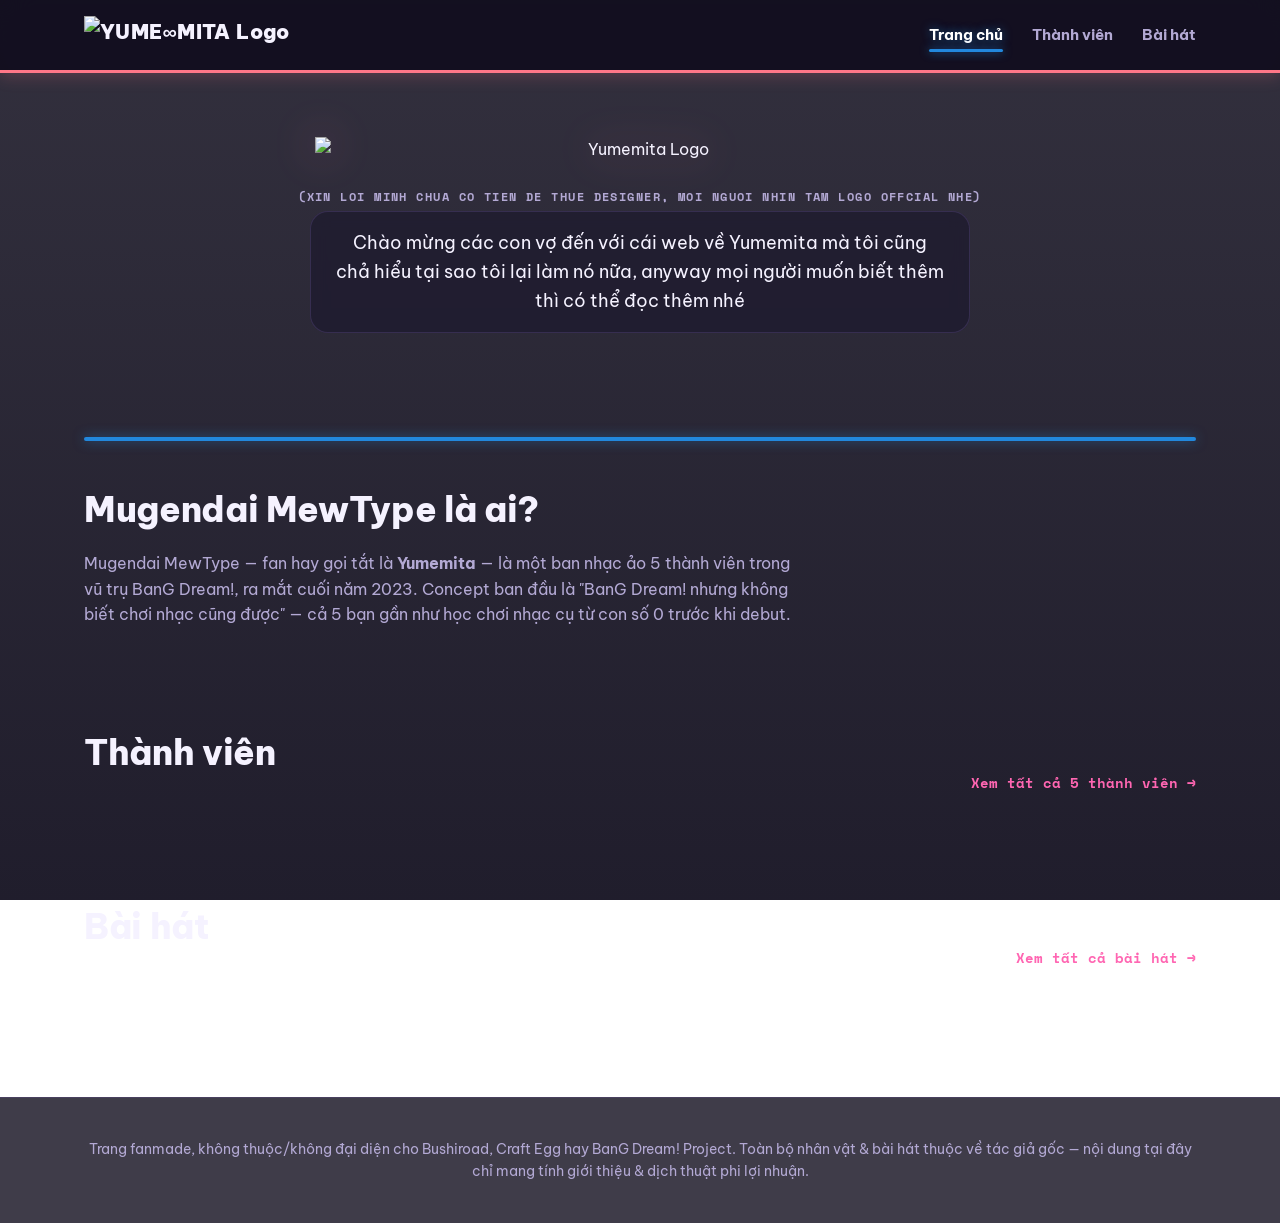
==== index.html @ 182a52ff "butang ina" ====
<!DOCTYPE html>
<html lang="vi">
<head>
<meta charset="UTF-8">
<meta name="viewport" content="width=device-width, initial-scale=1.0">
<title>YUME∞MITA — Trang fan Mugendai MewType</title>
<meta name="description" content="Tôi cũng đéo hiểu tại sao tôi làm ra cái site này nữa xD">
<link rel="preconnect" href="https://fonts.googleapis.com">
<link rel="preconnect" href="https://fonts.gstatic.com" crossorigin>
<link href="https://fonts.googleapis.com/css2?family=Be+Vietnam+Pro:wght@400;500;600;700;800;900&family=Space+Mono:wght@400;700&display=swap" rel="stylesheet">
<link rel="stylesheet" href="css/style.css">
<link rel="stylesheet" href="https://cdnjs.cloudflare.com/ajax/libs/font-awesome/6.5.1/css/all.min.css">
</head>
<body>

<nav class="nav">
  <div class="nav__inner">
  <a class="nav__logo" href="index.html">
    <img src="https://anime.bang-dream.com/yumemita/wordpress/wp-content/themes/yumemita_v2/assets/images/img_logo-sub.webp" alt="YUME∞MITA Logo" class="nav__logo-img">
  </a>
    <ul class="nav__links">
      <li><a href="index.html" class="is-active">Trang chủ</a></li>
      <li><a href="members/index.html">Thành viên</a></li>
      <li><a href="songs/index.html">Bài hát</a></li>
    </ul>
  </div>
</nav>

<header class="hero">
  <div class="container">
    
    
    <!-- Khung Logo/Ảnh đại diện Hero -->
    <div class="hero__banner-wrap">
      <img id="heroLogo" 
           src="https://anime.bang-dream.com/yumemita/wordpress/wp-content/themes/yumemita_v2/assets/images/img_logo-sub.webp" 
           class="hero__banner-img" 
           alt="Yumemita Logo">
    </div>
    <div></div>
    
    <p class="eyebrow">(Xin loi minh chua co tien de thue designer, moi nguoi nhin tam logo offcial nhe)</p>
    
    <!-- Description / Tagline tùy chỉnh -->
    <p class="hero__tagline" id="hero-tagline-text">Chào mừng các con vợ đến với cái web về Yumemita mà tôi cũng chả hiểu tại sao tôi lại làm nó nữa, anyway mọi người muốn biết thêm thì có thể đọc thêm nhé</p>
  </div>
</header>

<main class="container">

  <section class="section">
    <hr class="thread-rule">
    <h2>Mugendai MewType là ai?</h2>
    <p class="text-muted" style="max-width:65ch">
      Mugendai MewType — fan hay gọi tắt là <strong>Yumemita</strong> — là một ban nhạc ảo 5 thành viên
      trong vũ trụ BanG Dream!, ra mắt cuối năm 2023. Concept ban đầu là "BanG Dream! nhưng không biết
      chơi nhạc cũng được" — cả 5 bạn gần như học chơi nhạc cụ từ con số 0 trước khi debut.
    </p>
  </section>

  <section class="section">
    <div class="section__head">
      <h2>Thành viên</h2>
      <a href="members/index.html">Xem tất cả 5 thành viên →</a>
    </div>
    <div class="grid" id="home-members"></div>
  </section>

  <section class="section">
    <div class="section__head">
      <h2>Bài hát</h2>
      <a href="songs/index.html">Xem tất cả bài hát →</a>
    </div>
    <div class="grid" id="home-songs"></div>
  </section>

</main>

<footer class="site-footer">
  <div class="container">
    <p>Trang fanmade, không thuộc/không đại diện cho Bushiroad, Craft Egg hay BanG Dream! Project.
    Toàn bộ nhân vật &amp; bài hát thuộc về tác giả gốc — nội dung tại đây chỉ mang tính giới thiệu &amp; dịch thuật phi lợi nhuận.</p>
  </div>
</footer>

<script src="js/data.js"></script>
<script src="js/main.js"></script>
<script>
  if (typeof siteInfo !== 'undefined') {
    if (siteInfo.heroLogoImage) {
      document.getElementById('hero-logo-slot').innerHTML = `<div class="hero__banner-wrap"><img src="${siteInfo.heroLogoImage}" alt="Yumemita Logo" class="hero__banner-img"></div>`;
    }
    if (siteInfo.heroTagline) {
      document.getElementById('hero-tagline-text').innerText = siteInfo.heroTagline;
    }
  }

  renderMemberGrid("home-members", "members/");
  renderSongGrid("home-songs", "songs/", 3);
</script>
</body>
</html>
---- css/style.css ----
/* ============================================================
   YUME∞MITA — css/style.css (BẢN SỬA LỖI HOÀN CHỈNH 100%)
   ============================================================ */

:root{
  /* --- Nền hình ảnh dìm tối --- */
  --bg-overlay: linear-gradient(180deg, rgba(15, 12, 28, 0.85) 0%, rgba(15, 12, 28, 0.93) 100%);
  --bg-image: url('https://images.unsplash.com/photo-1518709268805-4e9042af9f23?auto=format&fit=crop&w=1920&q=80');
  
  --surface: rgba(26, 23, 44, 0.75);
  --surface-solid: #1a172c;
  --surface-soft: rgba(35, 31, 59, 0.85);
  --border: rgba(88, 72, 128, 0.4);
  --border-light: rgba(120, 100, 170, 0.5);
  --text: #f5f2ff;
  --text-muted: #b3a9d4;

  /* Màu chính thức 5 thành viên */
  --arale:  #3b82f6; 
  --nonoka: #ff66b2; 
  --ritsu:  #4f46e5; 
  --miyako: #a855f7; 
  --yuno:   #ff6688; 

  --thread: linear-gradient(90deg, var(--arale) 0%, var(--ritsu) 25%, var(--miyako) 50%, var(--nonoka) 75%, var(--yuno) 100%);

  --font-display: "Be Vietnam Pro", "Segoe UI", sans-serif;
  --font-mono: "Space Mono", ui-monospace, monospace;

  --radius-s: 10px;
  --radius-m: 18px;
  --radius-l: 24px;

  --space-1: .5rem;
  --space-2: 1rem;
  --space-3: 1.5rem;
  --space-4: 2.5rem;
  --space-5: 4rem;
  --space-6: 5rem;

  --max-w: 1160px;
}

*, *::before, *::after{ box-sizing: border-box; }
html{ scroll-behavior: smooth; }
body{
  margin: 0;
  background-image: var(--bg-overlay), var(--bg-image);
  background-position: center;
  background-size: cover;
  background-attachment: fixed;
  background-repeat: no-repeat;
  color: var(--text);
  font-family: var(--font-display);
  line-height: 1.6;
  min-height: 100vh;
  -webkit-font-smoothing: antialiased;
}
img{ max-width: 100%; display:block; }
a{ color: inherit; text-decoration: none; }

.container{
  max-width: var(--max-w);
  margin: 0 auto;
  padding: 0 var(--space-3);
}

.eyebrow{
  font-family: var(--font-mono);
  text-transform: uppercase;
  letter-spacing: .12em;
  font-size: .75rem;
  font-weight: 700;
  color: var(--text-muted);
  margin: 0 0 .4em;
}
h1,h2,h3{ font-weight: 800; margin: 0 0 .4em; letter-spacing: -.01em; }
h1{ font-size: clamp(2.2rem, 6vw, 3.6rem); }
h2{ font-size: clamp(1.5rem, 4vw, 2.2rem); }
h3{ font-size: 1.2rem; }
p{ margin: 0 0 1em; }
.text-muted{ color: var(--text-muted); }

/* ---------- Thanh phân cách gạch màu ---------- */
.thread-rule{
  height: 4px;
  border: 0;
  border-radius: 4px;
  background: var(--thread);
  margin: 0 0 var(--space-4);
  box-shadow: 0 0 12px rgba(255,102,178,0.4);
}

/* ---------- Navigation ---------- */
.nav {
  position: sticky; top:0; z-index: 50;
  backdrop-filter: blur(16px) saturate(160%);
  background: rgba(15, 12, 28, 0.88);
  border-bottom: 3px solid #FF7788; /* Thanh màu #FF7788 */
  box-shadow: 0 4px 15px rgba(255, 119, 136, 0.2);
}
.nav__inner{
  max-width: var(--max-w); margin:0 auto; padding: 1rem var(--space-3);
  display:flex; align-items:center; justify-content: space-between; gap: 1rem;
}
.nav__logo{
  font-weight: 900; font-size: 1.25rem; display:flex; align-items:center; gap:.3em;
  letter-spacing: .02em;
}
.nav__logo .inf{
  background: var(--thread); -webkit-background-clip:text; background-clip:text; color:transparent;
  font-size: 1.4em;
}
.nav__links{ display:flex; gap: 1.8rem; list-style:none; margin:0; padding:0; font-size:.95rem; font-weight:700; }
.nav__links a{ color: var(--text-muted); transition: all .2s ease; position:relative; }
.nav__links a:hover, .nav__links a.is-active{ color: #ffffff; text-shadow: 0 0 10px rgba(255,255,255,0.5); }
.nav__links a.is-active::after{
  content:""; position:absolute; bottom:-6px; left:0; right:0; height:3px;
  background: var(--thread); border-radius:3px;
}

/* ---------- Hero Section ---------- */
.hero{
  padding: var(--space-5) 0 var(--space-4);
  text-align:center;
  position:relative;
}
.hero__banner-wrap{
  max-width: 650px;
  margin: 0 auto 1.5rem;
  position: relative;
}
.hero__banner-img{
  max-height: 180px;
  margin: 0 auto;
  object-fit: contain;
  filter: drop-shadow(0 0 20px rgba(255, 119, 169, 0.4));
}
.hero__word{
  font-size: clamp(2.8rem, 8vw, 5.2rem);
  font-weight: 900;
  letter-spacing: -.02em;
  margin-bottom: .3em;
  text-shadow: 0 10px 30px rgba(0,0,0,0.6);
}
.hero__word .inf{
  background: var(--thread); -webkit-background-clip:text; background-clip:text; color:transparent;
  display:inline-block;
  filter: drop-shadow(0 0 15px rgba(255, 102, 178, 0.6));
}
.hero__tagline{ 
  max-width: 55ch; 
  margin: 0 auto var(--space-3); 
  color: var(--text); 
  font-size: 1.15rem; 
  line-height: 1.6;
  background: rgba(26, 23, 44, 0.6);
  padding: 1rem 1.5rem;
  border-radius: var(--radius-m);
  border: 1px solid var(--border);
  backdrop-filter: blur(8px);
}

/* ---------- Section ---------- */
.section{ padding: var(--space-4) 0; }
.section__head{ display:flex; align-items:flex-end; justify-content:space-between; gap:1rem; margin-bottom: var(--space-3); flex-wrap:wrap; }
.section__head a{ font-family: var(--font-mono); font-size:.9rem; font-weight:700; color: var(--nonoka); white-space:nowrap; }
.section__head a:hover{ text-decoration:underline; }

.grid{ display:grid; grid-template-columns: repeat(auto-fit, minmax(220px,1fr)); gap: var(--space-3); }

/* ---------- Member Card ---------- */
.member-card{
  --accent: var(--yuno);
  background: var(--surface);
  backdrop-filter: blur(12px);
  border: 2px solid var(--border);
  border-top: 4px solid var(--accent);
  border-radius: var(--radius-m);
  padding: var(--space-3);
  transition: all .25s cubic-bezier(0.175, 0.885, 0.32, 1.275);
  display:flex; flex-direction:column; gap:.8rem;
  position:relative;
  overflow:hidden;
}
.member-card:hover{
  transform: translateY(-6px);
  border-color: var(--accent);
  box-shadow: 0 12px 30px rgba(0,0,0,0.5), 0 0 20px color-mix(in srgb, var(--accent) 35%, transparent);
  background: var(--surface-soft);
}

.member-card__top{
  display: flex;
  align-items: center;
  justify-content: space-between;
  gap: 0.8rem;
}
.member-card__avatar-wrap, .member-card__avatar{
  width: 72px; height:72px; border-radius:50%;
  border: 3px solid var(--accent);
  box-shadow: 0 0 15px color-mix(in srgb, var(--accent) 40%, transparent);
  flex-shrink:0; overflow:hidden;
  background: color-mix(in srgb, var(--accent) 20%, var(--surface-solid));
  display:flex; align-items:center; justify-content:center;
}
.member-card__img{ width:100%; height:100%; object-fit:cover; }
.member-card__logo-wrap{
  width: 44px; height: 44px;
  background: rgba(255, 255, 255, 0.1);
  border: 1px solid rgba(255, 255, 255, 0.2);
  border-radius: 12px;
  padding: 5px;
  display: flex; align-items: center; justify-content: center;
}
.member-card__logo-img{ max-width: 100%; max-height: 100%; object-fit: contain; }

.member-card__role{
  background: color-mix(in srgb, var(--accent) 25%, transparent);
  color: var(--accent);
  padding: .25em .6em; border-radius: 999px;
  border: 1px solid color-mix(in srgb, var(--accent) 40%, transparent);
  font-size: .68rem; margin:0; display: inline-block;
}
.member-card__nickname{ font-size:.75rem; color: var(--nonoka); font-weight:700; margin-left: 0.4rem; }
.member-card h3{ margin: .2rem 0 .1rem; font-size: 1.25rem; }
.member-card__jp{ font-size:.85rem; color: var(--text-muted); font-weight:600; margin-bottom:.4rem; }
.member-card__tagline{ font-size:.88rem; color: var(--text); margin:0; opacity:.9; line-height:1.4; }

/* ---------- Member Detail Page ---------- */
.member-hero{
  --accent: var(--yuno);
  border-radius: var(--radius-l);
  padding: var(--space-4);
  background: linear-gradient(135deg, color-mix(in srgb, var(--accent) 30%, var(--surface-solid)) 0%, var(--surface-solid) 85%);
  border: 2px solid color-mix(in srgb, var(--accent) 45%, var(--border));
  box-shadow: 0 15px 35px rgba(0,0,0,0.4), 0 0 25px color-mix(in srgb, var(--accent) 25%, transparent);
  display:flex; gap: var(--space-4); align-items:center; flex-wrap:wrap;
  margin-bottom: var(--space-4);
  position: relative;
}
.member-hero__avatar-wrap, .member-hero__avatar{
  width: 140px; height:140px; border-radius:50%; flex-shrink:0;
  border: 4px solid var(--accent);
  box-shadow: 0 0 25px color-mix(in srgb, var(--accent) 50%, transparent);
  overflow:hidden;
  background: color-mix(in srgb, var(--accent) 30%, var(--surface-solid));
  display:flex; align-items:center; justify-content:center;
}
.member-hero__img{ width:100%; height:100%; object-fit:cover; }

.member-hero__logo-box{
  position: absolute;
  top: 1.5rem;
  right: 1.5rem;
  width: 70px;
  height: 70px;
  background: rgba(255,255,255,0.12);
  border: 2px solid rgba(255,255,255,0.25);
  border-radius: 18px;
  padding: 8px;
  backdrop-filter: blur(8px);
  display: flex; align-items: center; justify-content: center;
}
.member-hero__logo-box img{ max-width: 100%; max-height: 100%; object-fit: contain; }

.hero-badges{ display:flex; gap:.5rem; align-items:center; flex-wrap:wrap; margin-bottom:.4rem; }
.member-role-tag{
  background: var(--accent); color:#ffffff; font-weight:800; padding:.3em .8em;
  border-radius:999px; font-size:.78rem; text-shadow:0 1px 2px rgba(0,0,0,0.3);
}
.hero-nickname{
  background: rgba(255,255,255,0.12); border:1px solid rgba(255,255,255,0.25);
  color: var(--text); padding:.25em .8em; border-radius:999px; font-size:.8rem; font-weight:700;
}
.hero-title{ font-size: clamp(2rem, 5vw, 3.2rem); margin: 0 0 .1em; text-shadow: 0 2px 10px rgba(0,0,0,0.5); }
.hero-sub{ color: var(--text-muted); font-size:1.1rem; margin:0 0 1rem; }

/* ---------- Social Buttons ---------- */
.social-bar{ display:flex; flex-wrap:wrap; gap:.6rem; margin-top:.8rem; }
.social-btn{
  display:inline-flex; align-items:center; gap:.5rem;
  padding: .5rem 1.1rem; border-radius: 999px;
  font-size: .82rem; font-weight: 700; color: #ffffff;
  box-shadow: 0 4px 12px rgba(0,0,0,0.2);
  transition: all .2s ease;
  border: 1px solid rgba(255,255,255,0.15);
}
.social-btn:hover{ transform: translateY(-3px) scale(1.03); box-shadow: 0 8px 20px rgba(0,0,0,0.35); }
.social-btn--twitter{ background: #111116; border-color: #33333d; }
.social-btn--twitter:hover{ background: #1da1f2; }
.social-btn--instagram{ background: linear-gradient(45deg, #f09433 0%, #e6683c 25%, #dc2743 50%, #cc2366 75%, #bc1888 100%); }
.social-btn--youtube{ background: #ff0000; }
.social-btn--tiktok{ background: #010101; border-color: #fe2c55; }
.social-btn--note{ background: #00c48c; }

/* ---------- Wiki Info Table ---------- */
.info-wiki-container{ margin-bottom: var(--space-4); }
.info-wiki-table{
  width: 100%;
  border-collapse: collapse;
  background: var(--surface);
  backdrop-filter: blur(12px);
  border: 2px solid var(--border-light);
  border-radius: var(--radius-m);
  overflow: hidden;
  box-shadow: 0 10px 30px rgba(0,0,0,0.3);
}
.info-wiki-table th, .info-wiki-table td{
  padding: 0.8rem 1.2rem;
  border-bottom: 1px solid var(--border);
  font-size: 0.95rem;
}
.info-wiki-header{
  background: linear-gradient(90deg, rgba(88, 72, 128, 0.4), rgba(45, 40, 75, 0.6));
  color: #ffffff;
  font-family: var(--font-mono);
  font-size: 1.1rem;
  font-weight: 800;
  text-align: left;
  letter-spacing: .05em;
  border-bottom: 2px solid var(--border-light) !important;
}
.info-wiki-label{
  width: 30%;
  font-weight: 700;
  color: var(--text-muted);
  background: rgba(255, 255, 255, 0.03);
  border-right: 1px solid var(--border);
}
.info-wiki-value{ color: var(--text); font-weight: 500; }
.info-wiki-value strong{ font-family: var(--font-mono); }
.info-wiki-table tr:last-child th, .info-wiki-table tr:last-child td{ border-bottom: none; }
.info-wiki-tag{
  display: inline-block;
  background: rgba(255,255,255,0.08);
  border: 1px solid var(--border-light);
  padding: .2em .6em;
  border-radius: 6px;
  font-size: .85rem;
  margin: 2px 4px 2px 0;
  color: var(--nonoka);
}

.detail-section{
  background: var(--surface);
  backdrop-filter: blur(12px);
  border: 1px solid var(--border);
  border-radius: var(--radius-m);
  padding: var(--space-3) var(--space-4);
  margin-bottom: var(--space-4);
}
.detail-section h3{ display:flex; align-items:center; gap:.5rem; margin-bottom: 1rem; }
.section-dot{ width: 10px; height: 10px; border-radius: 50%; display:inline-block; }
.bio-text{ font-size: 1.02rem; line-height: 1.7; color: var(--text); margin:0; }

/* ---------- Gallery & Lightbox ---------- */
.gallery-grid{
  display: grid;
  grid-template-columns: repeat(auto-fill, minmax(160px, 1fr));
  gap: 1rem;
}
.gallery-item{
  position: relative;
  aspect-ratio: 1;
  border-radius: var(--radius-s);
  overflow: hidden;
  cursor: pointer;
  border: 2px solid var(--border-light);
  background: var(--surface-soft);
  transition: all .25s ease;
}
.gallery-item img{ width: 100%; height: 100%; object-fit: cover; transition: transform .3s ease; }
.gallery-item:hover{
  border-color: var(--nonoka);
  transform: scale(1.03);
  box-shadow: 0 8px 20px rgba(0,0,0,0.4), 0 0 15px rgba(255,102,178,0.3);
}
.gallery-item:hover img{ transform: scale(1.08); }
.gallery-overlay{
  position: absolute; inset: 0;
  background: rgba(15, 13, 26, 0.65);
  display: flex; align-items: center; justify-content: center;
  gap: .4rem; color: #ffffff; font-size: .85rem; font-weight: 700;
  opacity: 0; transition: opacity .25s ease;
}
.gallery-item:hover .gallery-overlay{ opacity: 1; }

.lightbox-modal{
  position: fixed; inset: 0; z-index: 1000;
  background: rgba(10, 8, 18, 0.9);
  backdrop-filter: blur(12px);
  display: flex; align-items: center; justify-content: center;
  padding: 1.5rem;
  opacity: 0; pointer-events: none;
  transition: opacity .25s ease;
}
.lightbox-modal.is-open{ opacity: 1; pointer-events: auto; }
.lightbox-content{
  position: relative; max-width: 90vw; max-height: 85vh;
  border-radius: var(--radius-m); overflow: hidden;
  box-shadow: 0 20px 50px rgba(0,0,0,0.8), 0 0 30px rgba(255,102,178,0.3);
  border: 2px solid var(--border-light);
}
.lightbox-content img{ max-width: 100%; max-height: 85vh; object-fit: contain; }
.lightbox-close{
  position: absolute; top: 12px; right: 12px;
  width: 36px; height: 36px; border-radius: 50%;
  background: rgba(0,0,0,0.7); color: #ffffff;
  border: 1px solid rgba(255,255,255,0.3);
  font-size: 1.5rem; font-weight: bold; cursor: pointer;
  display: flex; align-items: center; justify-content: center;
  transition: background .2s ease;
}
.lightbox-close:hover{ background: var(--nonoka); border-color: var(--nonoka); }

/* ---------- Credits & Song Cards ---------- */
.credit-chip{
  display:inline-block; font-family: var(--font-mono); font-size:.8rem; font-weight:700;
  background: var(--surface-soft); border: 1px solid var(--border-light);
  border-radius: 999px; padding: .4em 1em;
  margin: 0 .4em .4em 0; color: var(--text);
}

.song-card{
  background: var(--surface); backdrop-filter: blur(12px); border:2px solid var(--border); border-radius: var(--radius-m);
  padding: var(--space-3); display:flex; flex-direction:column; gap:.6em;
  transition: all .22s ease;
}
.song-card:hover{ transform: translateY(-4px); border-color: var(--miyako); background: var(--surface-soft); box-shadow: 0 10px 25px rgba(153,102,255,0.25); }
.song-card__title{ font-family: var(--font-mono); font-size:1.15rem; font-weight:800; color:var(--text); }
.song-card__credits{ display:flex; flex-wrap:wrap; gap:.4em; }
.song-card__credits .dot{
  width:.65em; height:.65em; border-radius:50%; display:inline-block; margin-right:.35em; box-shadow:0 0 6px currentColor;
}

.lyrics-grid{ display:grid; grid-template-columns: 1fr 1fr; gap: var(--space-3); margin-bottom: var(--space-3); }
@media (max-width: 760px){ .lyrics-grid{ grid-template-columns: 1fr; } }
.lyrics-box{
  background: var(--surface); border:1px solid var(--border-light); border-radius: var(--radius-m);
  padding: var(--space-3); min-height: 220px; white-space: pre-wrap;
  color: var(--text); font-size:.98rem; line-height: 1.7;
}
.lyrics-box strong{ display:block; color: var(--nonoka); margin-bottom:.8em; font-family: var(--font-mono); font-size:.85rem; text-transform:uppercase; letter-spacing:.08em; }
.note-box{
  background: var(--surface); border:1px solid var(--border-light); border-radius: var(--radius-m);
  padding: var(--space-3); color: var(--text-muted); font-size:.95rem;
}

/* ============================================================
   KHUNG CHUẨN ANIME WEBSITE (THEME SONG BOX / PIXEL CORNER)
   ============================================================ */

.anime-header-banner {
  background-color: #00c9f2;
  color: #ffffff;
  font-family: 'Comfortaa', 'Nunito', 'Be Vietnam Pro', sans-serif;
  font-weight: 800;
  font-size: 1.4rem;
  letter-spacing: 0.06em;
  padding: 12px 24px;
  border-radius: 8px;
  margin-bottom: 20px;
  box-shadow: 0 4px 15px rgba(0, 201, 242, 0.3);
  text-transform: uppercase;
}

.anime-pixel-card-outer {
  position: relative;
  background-color: #00c9f2;
  padding: 3px;
  margin-bottom: 30px;
  clip-path: polygon(
    0 12px, 4px 12px, 4px 8px, 8px 8px, 8px 4px, 12px 4px, 12px 0,
    calc(100% - 12px) 0, calc(100% - 12px) 4px, calc(100% - 8px) 4px, calc(100% - 8px) 8px, calc(100% - 4px) 8px, calc(100% - 4px) 12px, 100% 12px,
    100% calc(100% - 12px), calc(100% - 4px) calc(100% - 12px), calc(100% - 4px) calc(100% - 8px), calc(100% - 8px) calc(100% - 8px), calc(100% - 8px) calc(100% - 4px), calc(100% - 12px) calc(100% - 4px), calc(100% - 12px) 100%,
    12px 100%, 12px calc(100% - 4px), 8px calc(100% - 4px), 8px calc(100% - 8px), 4px calc(100% - 8px), 4px calc(100% - 12px), 0 calc(100% - 12px)
  );
}

.anime-pixel-card-inner {
  background-color: #ffffff;
  color: #1e2030;
  padding: 36px 28px;
  clip-path: polygon(
    0 10px, 3px 10px, 3px 6px, 6px 6px, 6px 3px, 10px 3px, 10px 0,
    calc(100% - 10px) 0, calc(100% - 10px) 3px, calc(100% - 6px) 3px, calc(100% - 6px) 6px, calc(100% - 3px) 6px, calc(100% - 3px) 10px, 100% 10px,
    100% calc(100% - 10px), calc(100% - 3px) calc(100% - 10px), calc(100% - 3px) calc(100% - 6px), calc(100% - 6px) calc(100% - 6px), calc(100% - 6px) calc(100% - 3px), calc(100% - 10px) calc(100% - 3px), calc(100% - 10px) 100%,
    10px 100%, 10px calc(100% - 3px), 6px calc(100% - 3px), 6px calc(100% - 6px), 3px calc(100% - 6px), 3px calc(100% - 10px), 0 calc(100% - 10px)
  );
}

.anime-song-grid {
  display: grid;
  grid-template-columns: 1fr 1fr;
  gap: 32px;
}

@media (max-width: 640px) {
  .anime-song-grid { grid-template-columns: 1fr; }
}

.anime-sub-title { color: #ff66c4; font-size: 0.95rem; font-weight: 700; margin-bottom: 8px; }
.anime-main-title { color: #1a172c; font-size: 1.25rem; font-weight: 800; margin-bottom: 16px; }
.anime-credits-row { display: flex; gap: 16px; font-size: 0.95rem; line-height: 1.8; color: #2b2845; }
.anime-credits-label { font-weight: 700; min-width: 110px; }
.anime-credits-value { font-weight: 700; }

/* Footer & Btn */
.site-footer { border-top:1px solid var(--border); padding: var(--space-4) 0; margin-top: var(--space-5); text-align:center; background: rgba(15, 12, 28, 0.8); }
.site-footer p { color: var(--text-muted); font-size:.88rem; margin:0; }

.btn {
  display:inline-flex; align-items:center; gap:.4rem; font-family: var(--font-mono); font-size:.85rem; font-weight:700;
  background: var(--surface-soft); border:1px solid var(--border-light); border-radius:999px; padding:.7em 1.4em;
  color: var(--text); transition: all .2s ease; box-shadow: 0 4px 12px rgba(0,0,0,0.15);
}
.btn:hover { border-color: var(--nonoka); background: var(--nonoka); color:#ffffff; transform:translateY(-2px); }
.empty-state { text-align:center; padding: var(--space-5) 0; color: var(--text-muted); }

/* ============================================================
   CẬP NHẬT MÀU SẮC & LOGO YUMEMITA (#FF7788 & #2288DD)
   ============================================================ */

/* 1. Viền dưới thanh Navigation đổi thành màu hồng #FF7788 */
.nav {
  position: sticky; top:0; z-index: 50;
  backdrop-filter: blur(16px) saturate(160%);
  background: rgba(15, 12, 28, 0.88);
  border-bottom: 3px solid #FF7788; /* Thanh màu #FF7788 */
  box-shadow: 0 4px 15px rgba(255, 119, 136, 0.2);
}

/* Kích thước Logo hình ảnh ở thanh Nav */
.nav__logo-img {
  height: 38px;
  width: auto;
  object-fit: contain;
  display: block;
}

/* 2. Thanh gạch chân khi Di chuột vào / Trang chủ active đổi thành màu xanh #2288DD */
.nav__links a:hover, 
.nav__links a.is-active {
  color: #ffffff;
  text-shadow: 0 0 10px rgba(34, 136, 221, 0.6);
}

.nav__links a:hover::after,
.nav__links a.is-active::after {
  content: "";
  position: absolute;
  bottom: -8px;
  left: 0;
  right: 0;
  height: 3px;
  background: #2288DD; /* Màu xanh #2288DD */
  border-radius: 3px;
  box-shadow: 0 0 10px rgba(34, 136, 221, 0.8);
}

/* 3. Thanh gạch ngang phân cách (Hình số 3) đổi thành màu xanh #2288DD */
.thread-rule {
  height: 4px;
  border: 0;
  border-radius: 4px;
  background: #2288DD; /* Màu xanh #2288DD */
  margin: 0 0 var(--space-4);
  box-shadow: 0 0 12px rgba(34, 136, 221, 0.6);
}
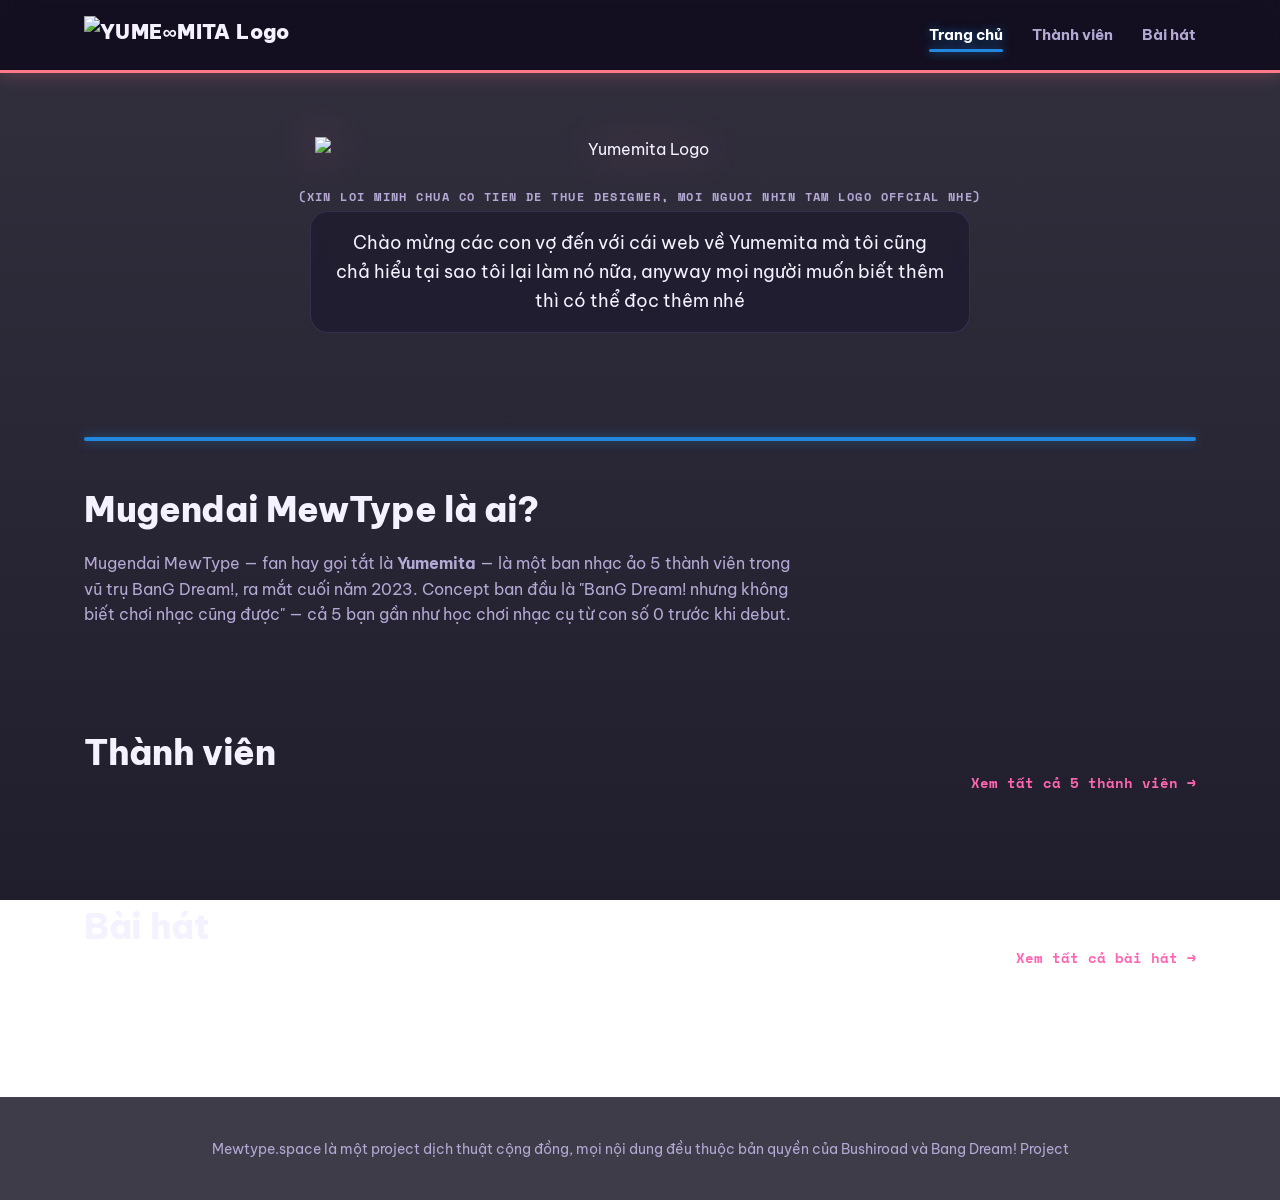
==== commit 7e93fbc2: "xd" ====
--- a/index.html
+++ b/index.html
@@ -78,9 +78,8 @@
 
 <footer class="site-footer">
   <div class="container">
-    <p>Trang fanmade, không thuộc/không đại diện cho Bushiroad, Craft Egg hay BanG Dream! Project.
-    Toàn bộ nhân vật &amp; bài hát thuộc về tác giả gốc — nội dung tại đây chỉ mang tính giới thiệu &amp; dịch thuật phi lợi nhuận.</p>
-  </div>
+      <p>Mewtype.space là một project dịch thuật cộng đồng, mọi nội dung đều thuộc bản quyền của Bushiroad và Bang Dream! Project</p>
+    </div>
 </footer>
 
 <script src="js/data.js"></script>
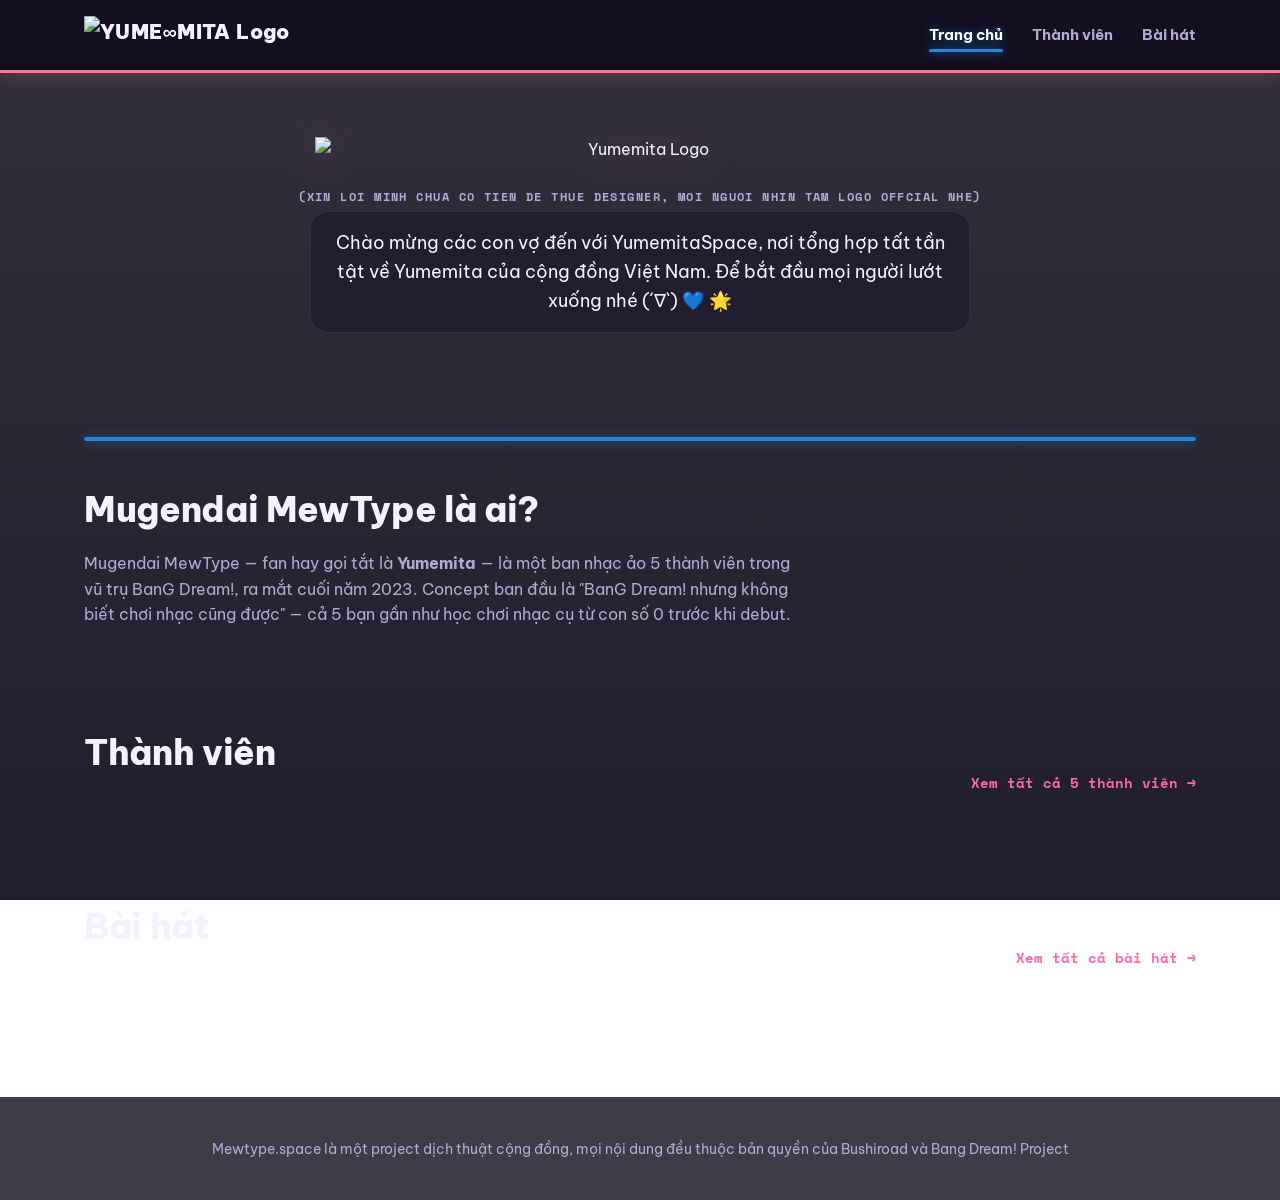
==== commit 966e6450: "Update index.html" ====
--- a/index.html
+++ b/index.html
@@ -42,7 +42,7 @@
     <p class="eyebrow">(Xin loi minh chua co tien de thue designer, moi nguoi nhin tam logo offcial nhe)</p>
     
     <!-- Description / Tagline tùy chỉnh -->
-    <p class="hero__tagline" id="hero-tagline-text">Chào mừng các con vợ đến với cái web về Yumemita mà tôi cũng chả hiểu tại sao tôi lại làm nó nữa, anyway mọi người muốn biết thêm thì có thể đọc thêm nhé</p>
+    <p class="hero__tagline" id="hero-tagline-text">Chào mừng các con vợ đến với YumemitaSpace, nơi tổng hợp tất tần tật về Yumemita của cộng đồng Việt Nam. Để bắt đầu mọi người lướt xuống nhé (´∇`) 💙 🌟</p>
   </div>
 </header>
 
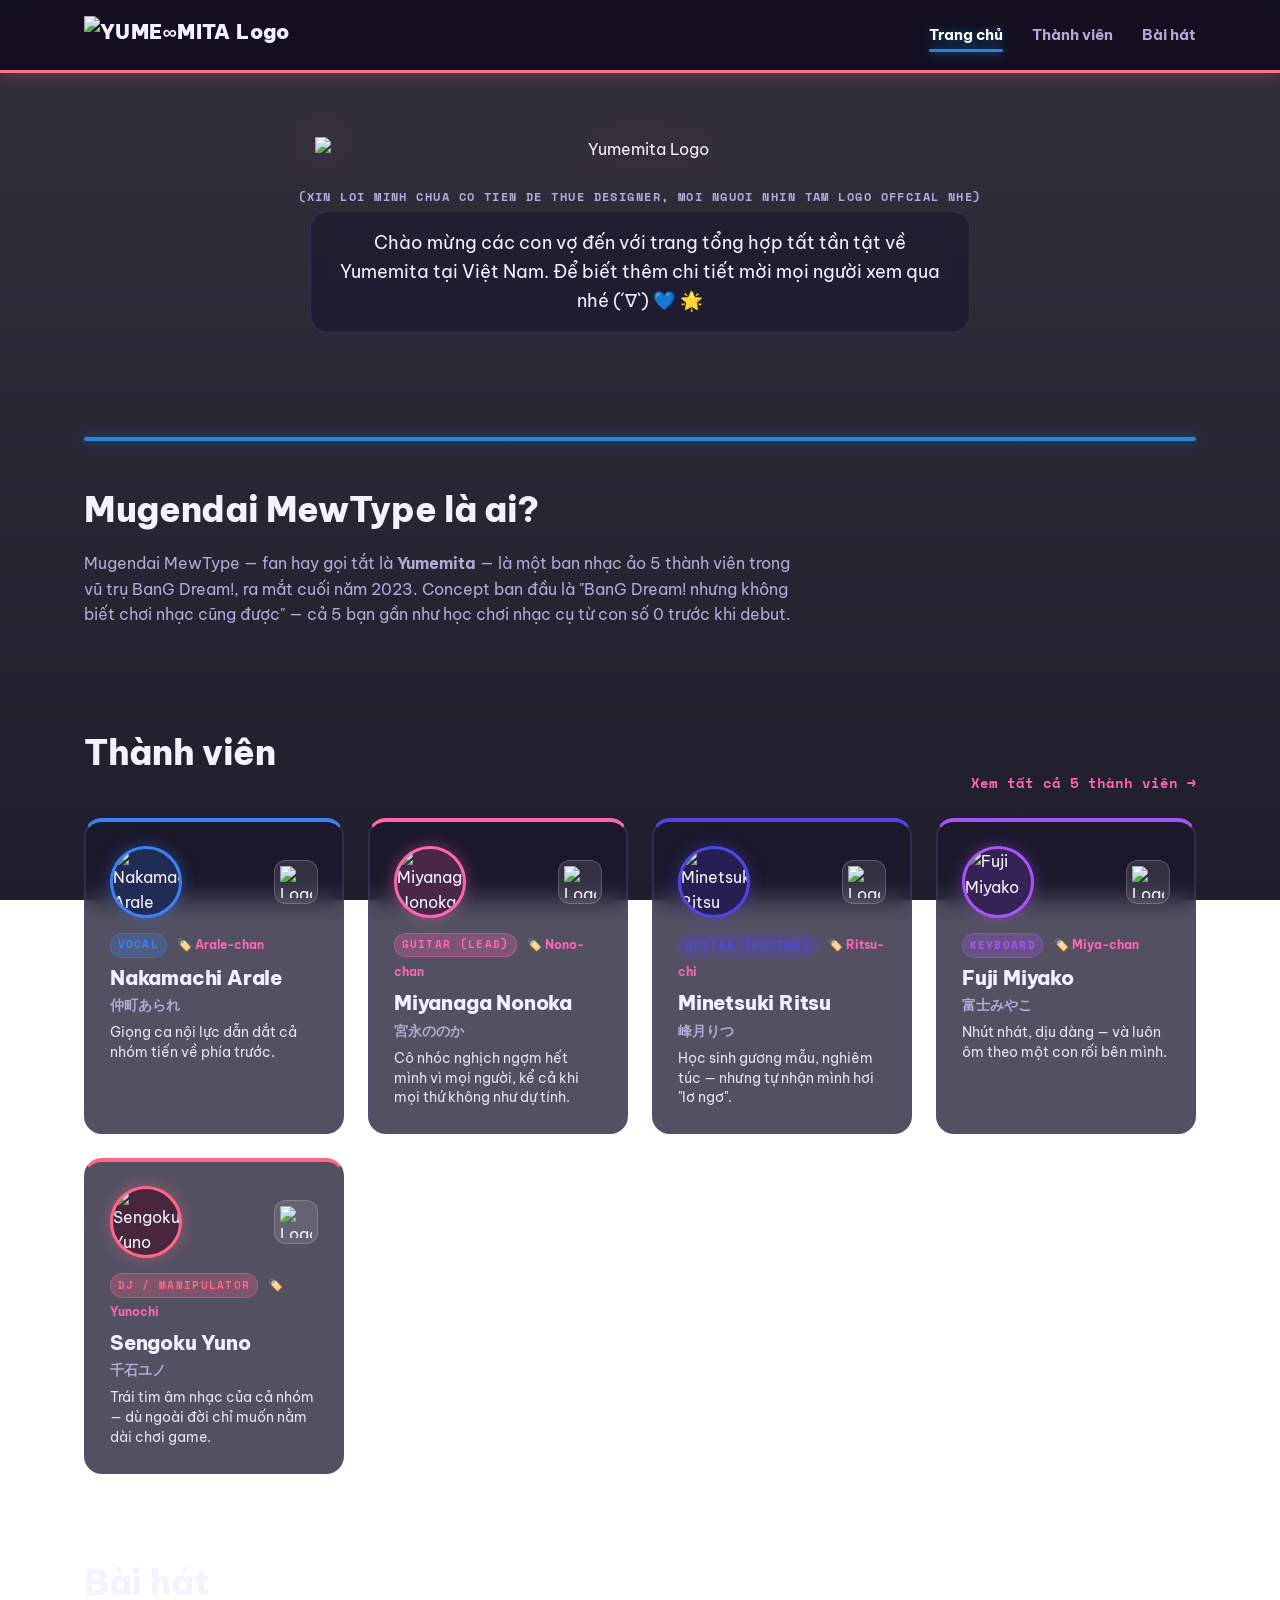
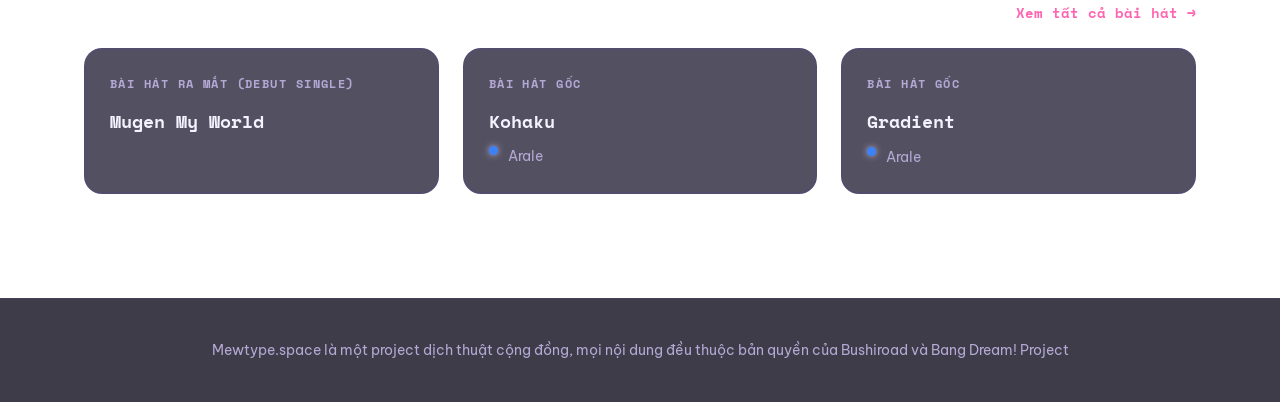
==== commit eec5579c: "Update index.html" ====
--- a/index.html
+++ b/index.html
@@ -37,7 +37,6 @@
            class="hero__banner-img" 
            alt="Yumemita Logo">
     </div>
-    <div></div>
     
     <p class="eyebrow">(Xin loi minh chua co tien de thue designer, moi nguoi nhin tam logo offcial nhe)</p>
     
@@ -86,14 +85,19 @@
 <script src="js/main.js"></script>
 <script>
   if (typeof siteInfo !== 'undefined') {
-    if (siteInfo.heroLogoImage) {
-      document.getElementById('hero-logo-slot').innerHTML = `<div class="hero__banner-wrap"><img src="${siteInfo.heroLogoImage}" alt="Yumemita Logo" class="hero__banner-img"></div>`;
+    // Cập nhật logo Hero an toàn không sợ crash
+    const heroLogoEl = document.getElementById('heroLogo');
+    if (heroLogoEl && siteInfo.heroLogoImage) {
+      heroLogoEl.src = siteInfo.heroLogoImage;
     }
-    if (siteInfo.heroTagline) {
+    
+    // Cập nhật Tagline
+    if (siteInfo.heroTagline && document.getElementById('hero-tagline-text')) {
       document.getElementById('hero-tagline-text').innerText = siteInfo.heroTagline;
     }
   }
 
+  // Gọi render danh sách thành viên & bài hát
   renderMemberGrid("home-members", "members/");
   renderSongGrid("home-songs", "songs/", 3);
 </script>
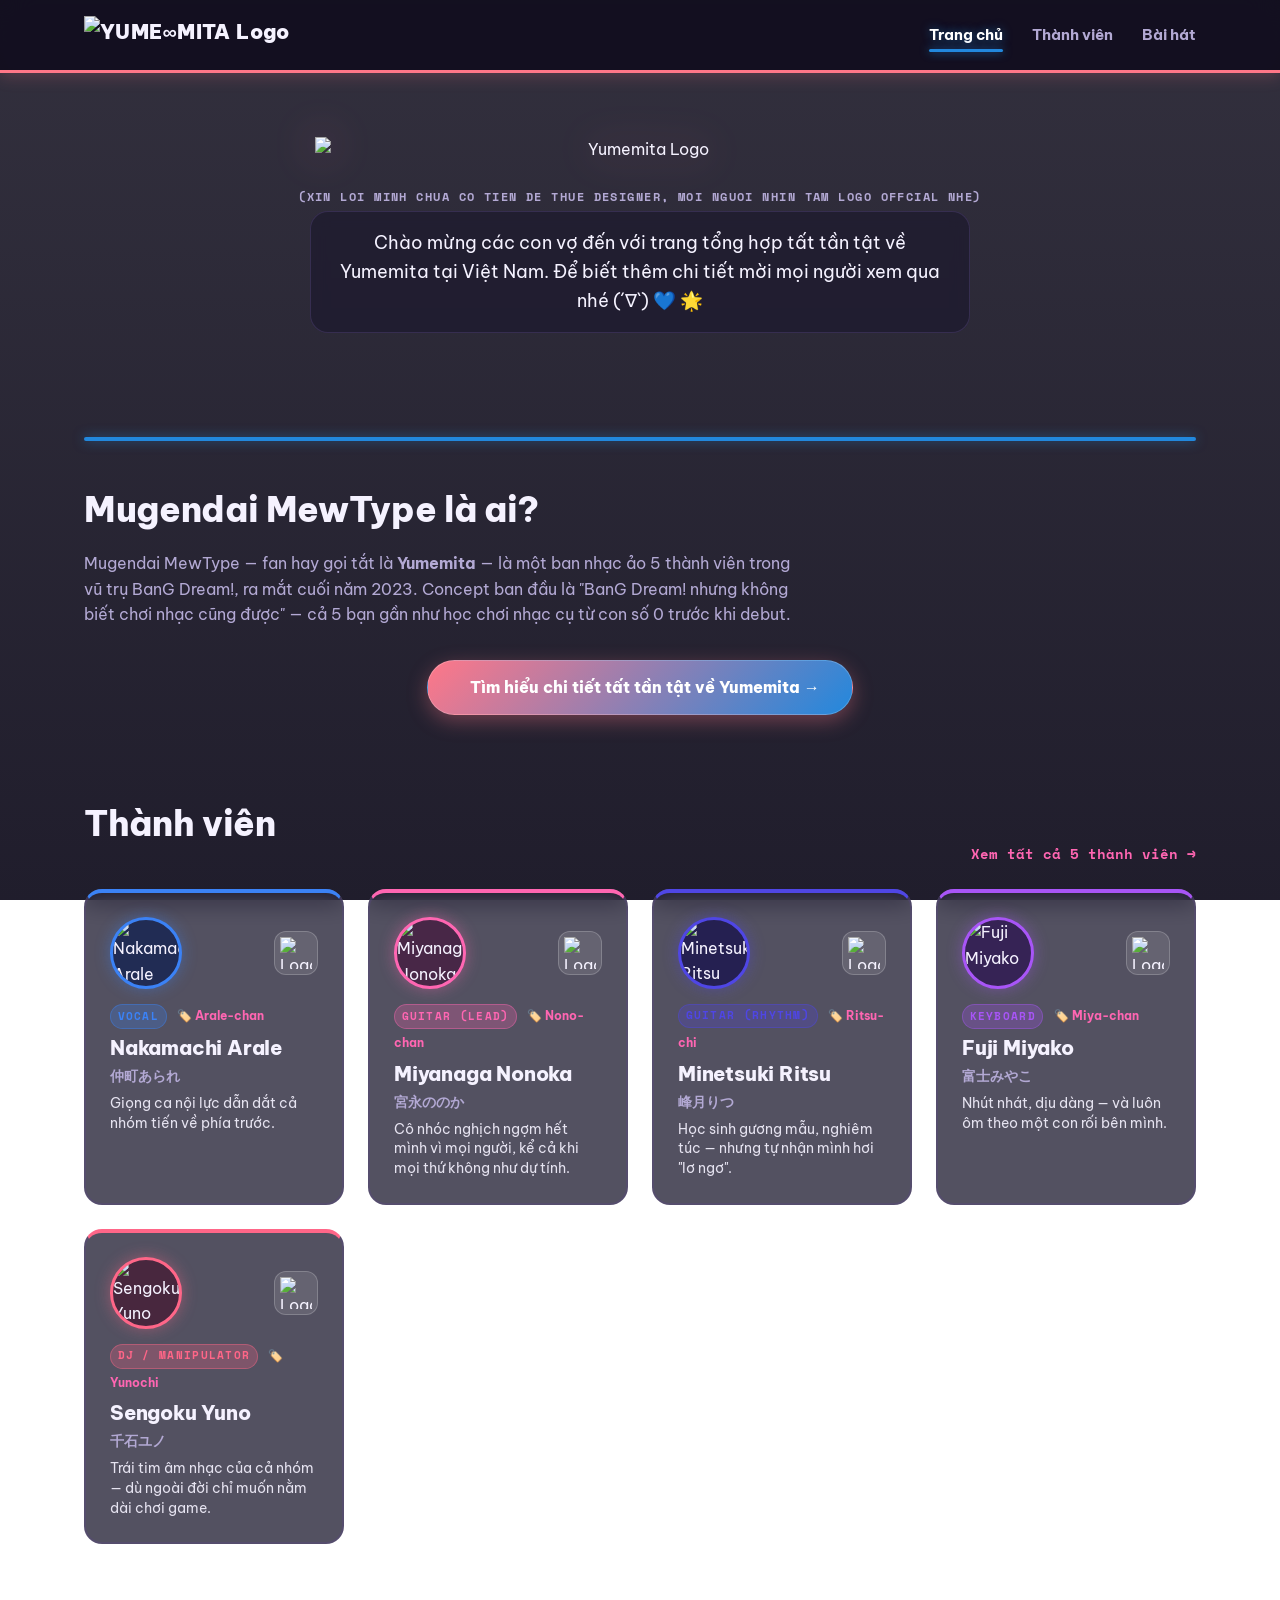
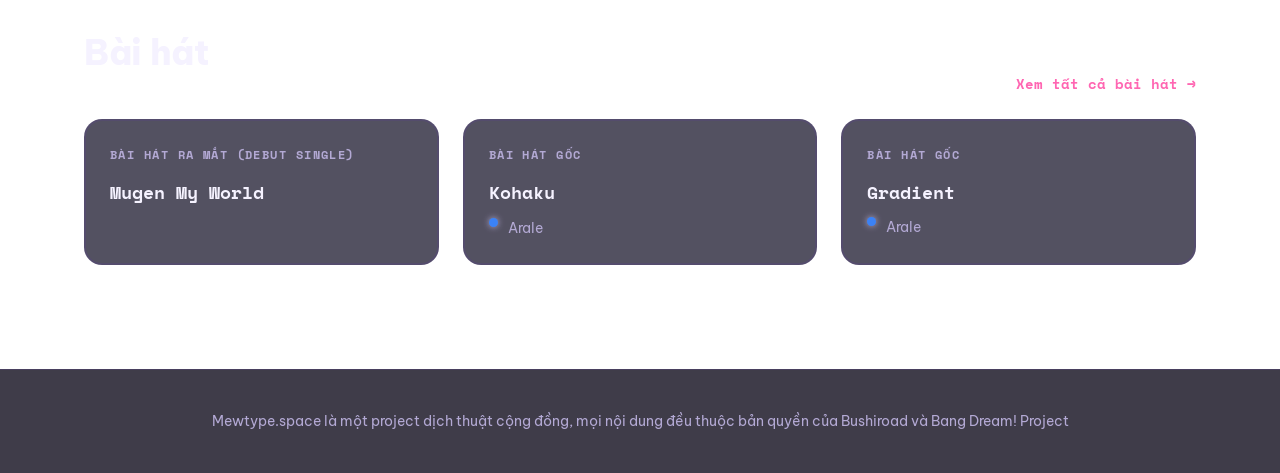
==== commit ba34b56f: "xd" ====
--- a/index.html
+++ b/index.html
@@ -55,6 +55,12 @@
       trong vũ trụ BanG Dream!, ra mắt cuối năm 2023. Concept ban đầu là "BanG Dream! nhưng không biết
       chơi nhạc cũng được" — cả 5 bạn gần như học chơi nhạc cụ từ con số 0 trước khi debut.
     </p>
+    <!-- Nút chuyển sang trang giới thiệu chi tiết (about.html) -->
+      <div style="text-align: center; margin-top: 2rem;">
+        <a href="about.html" class="btn-about-more">
+          <i class="fa-solid fa-sparkles"></i> Tìm hiểu chi tiết tất tần tật về Yumemita →
+        </a>
+      </div>
   </section>
 
   <section class="section">
--- a/css/style.css
+++ b/css/style.css
@@ -567,4 +567,29 @@
   background: #2288DD; /* Màu xanh #2288DD */
   margin: 0 0 var(--space-4);
   box-shadow: 0 0 12px rgba(34, 136, 221, 0.6);
+}
+
+/* ============================================================
+   NÚT CHUYỂN SANG TRANG GIỚI THIỆU CHI TIẾT (ABOUT MORE)
+   ============================================================ */
+.btn-about-more {
+  display: inline-flex;
+  align-items: center;
+  gap: 0.6rem;
+  background: linear-gradient(135deg, #FF7788 0%, #2288DD 100%);
+  color: #ffffff !important;
+  font-family: var(--font-display);
+  font-size: 1rem;
+  font-weight: 800;
+  padding: 0.85rem 2rem;
+  border-radius: 999px;
+  box-shadow: 0 6px 20px rgba(255, 119, 136, 0.35);
+  transition: all 0.25s cubic-bezier(0.175, 0.885, 0.32, 1.275);
+  border: 1px solid rgba(255, 255, 255, 0.2);
+}
+
+.btn-about-more:hover {
+  transform: translateY(-4px) scale(1.03);
+  box-shadow: 0 10px 28px rgba(34, 136, 221, 0.5);
+  color: #ffffff !important;
 }
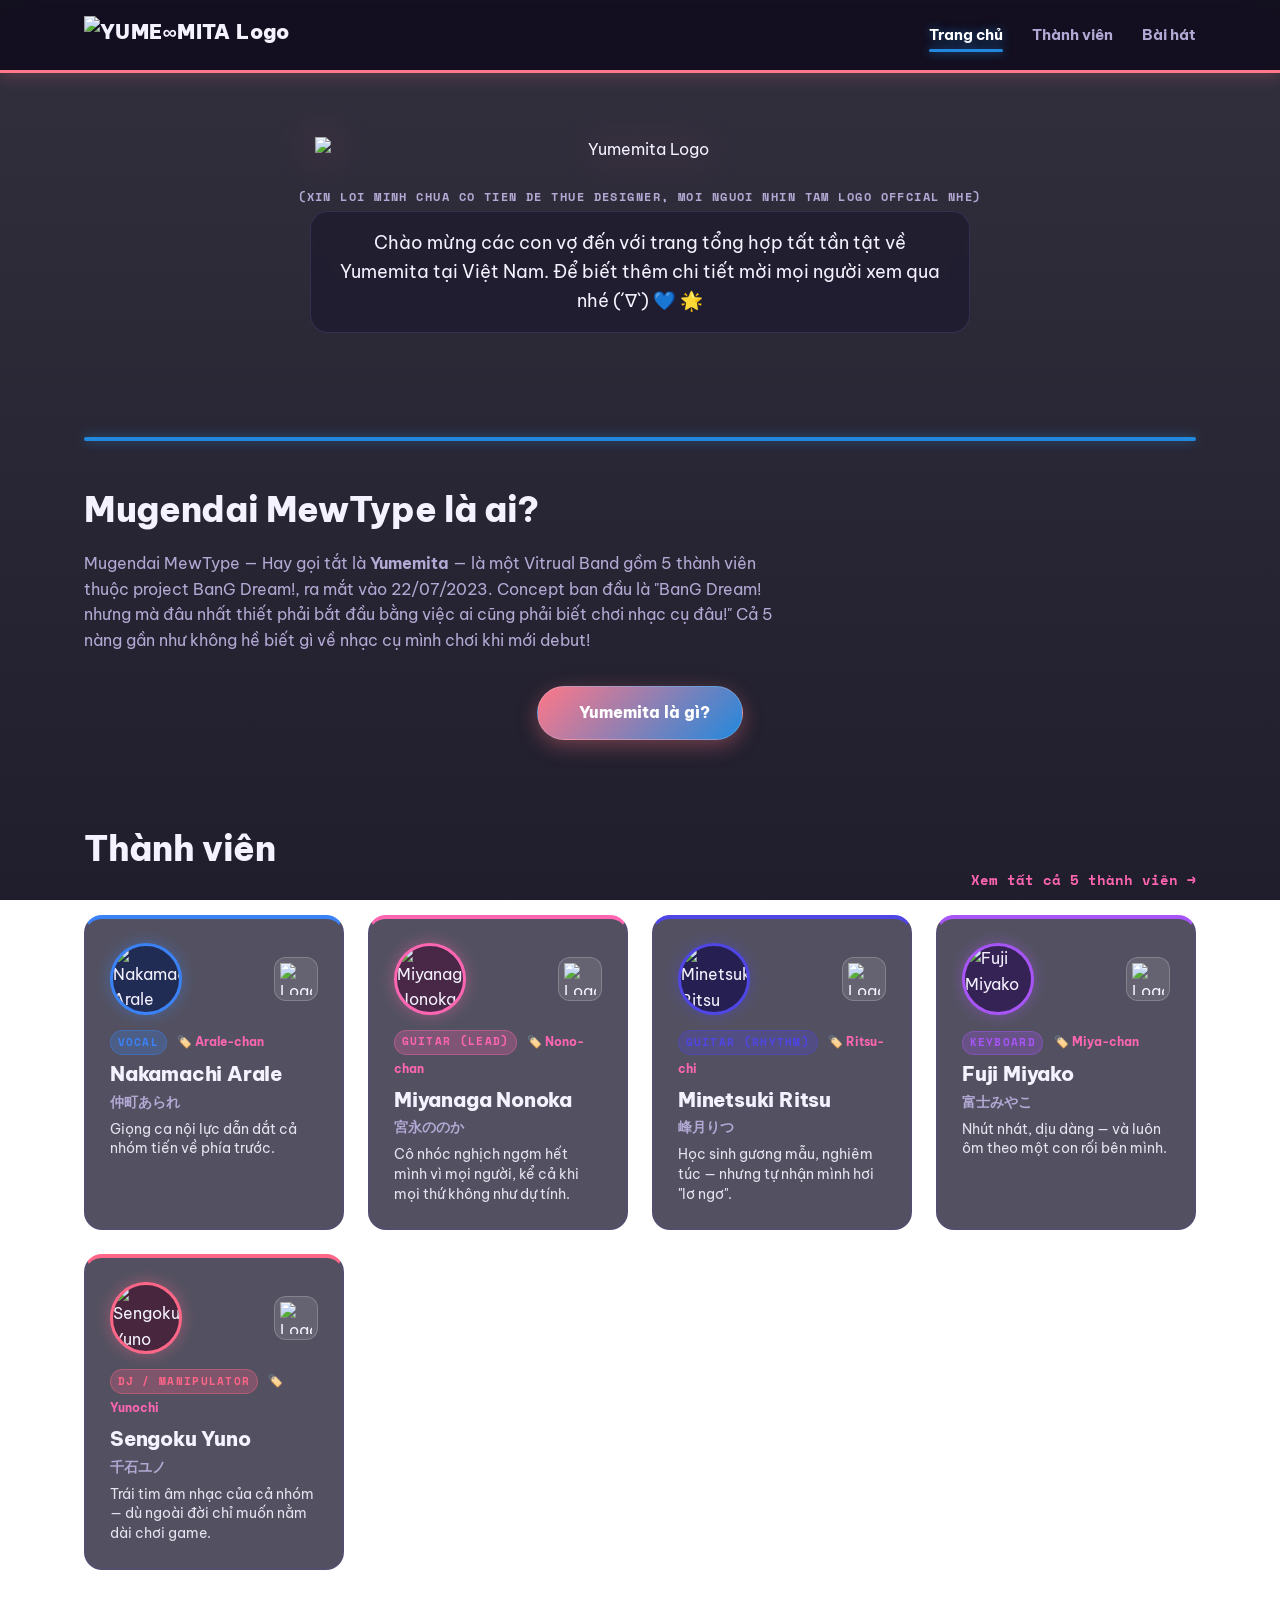
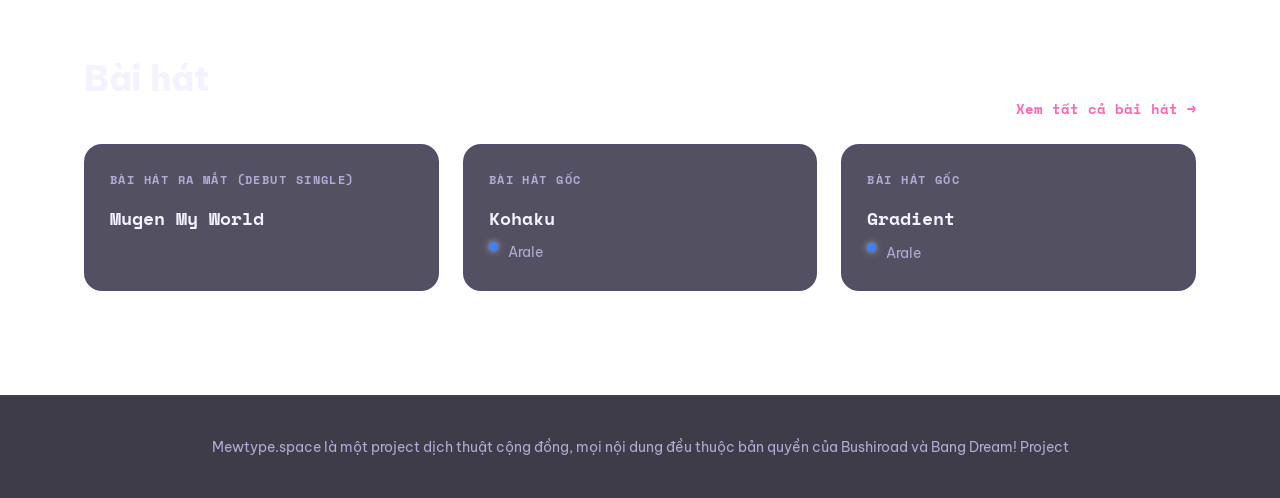
==== commit 6e88106c: "Update index.html" ====
--- a/index.html
+++ b/index.html
@@ -51,14 +51,14 @@
     <hr class="thread-rule">
     <h2>Mugendai MewType là ai?</h2>
     <p class="text-muted" style="max-width:65ch">
-      Mugendai MewType — fan hay gọi tắt là <strong>Yumemita</strong> — là một ban nhạc ảo 5 thành viên
-      trong vũ trụ BanG Dream!, ra mắt cuối năm 2023. Concept ban đầu là "BanG Dream! nhưng không biết
-      chơi nhạc cũng được" — cả 5 bạn gần như học chơi nhạc cụ từ con số 0 trước khi debut.
+      Mugendai MewType — Hay gọi tắt là <strong>Yumemita</strong> — là một Vitrual Band gồm 5 thành viên
+      thuộc project BanG Dream!, ra mắt vào 22/07/2023. Concept ban đầu là "BanG Dream! nhưng mà đâu nhất thiết phải bắt đầu bằng việc ai cũng phải biết chơi nhạc cụ đâu!"
+      Cả 5 nàng gần như không hề biết gì về nhạc cụ mình chơi khi mới debut!
     </p>
     <!-- Nút chuyển sang trang giới thiệu chi tiết (about.html) -->
       <div style="text-align: center; margin-top: 2rem;">
         <a href="about.html" class="btn-about-more">
-          <i class="fa-solid fa-sparkles"></i> Tìm hiểu chi tiết tất tần tật về Yumemita →
+          <i class="fa-solid fa-sparkles"></i> Yumemita là gì?
         </a>
       </div>
   </section>
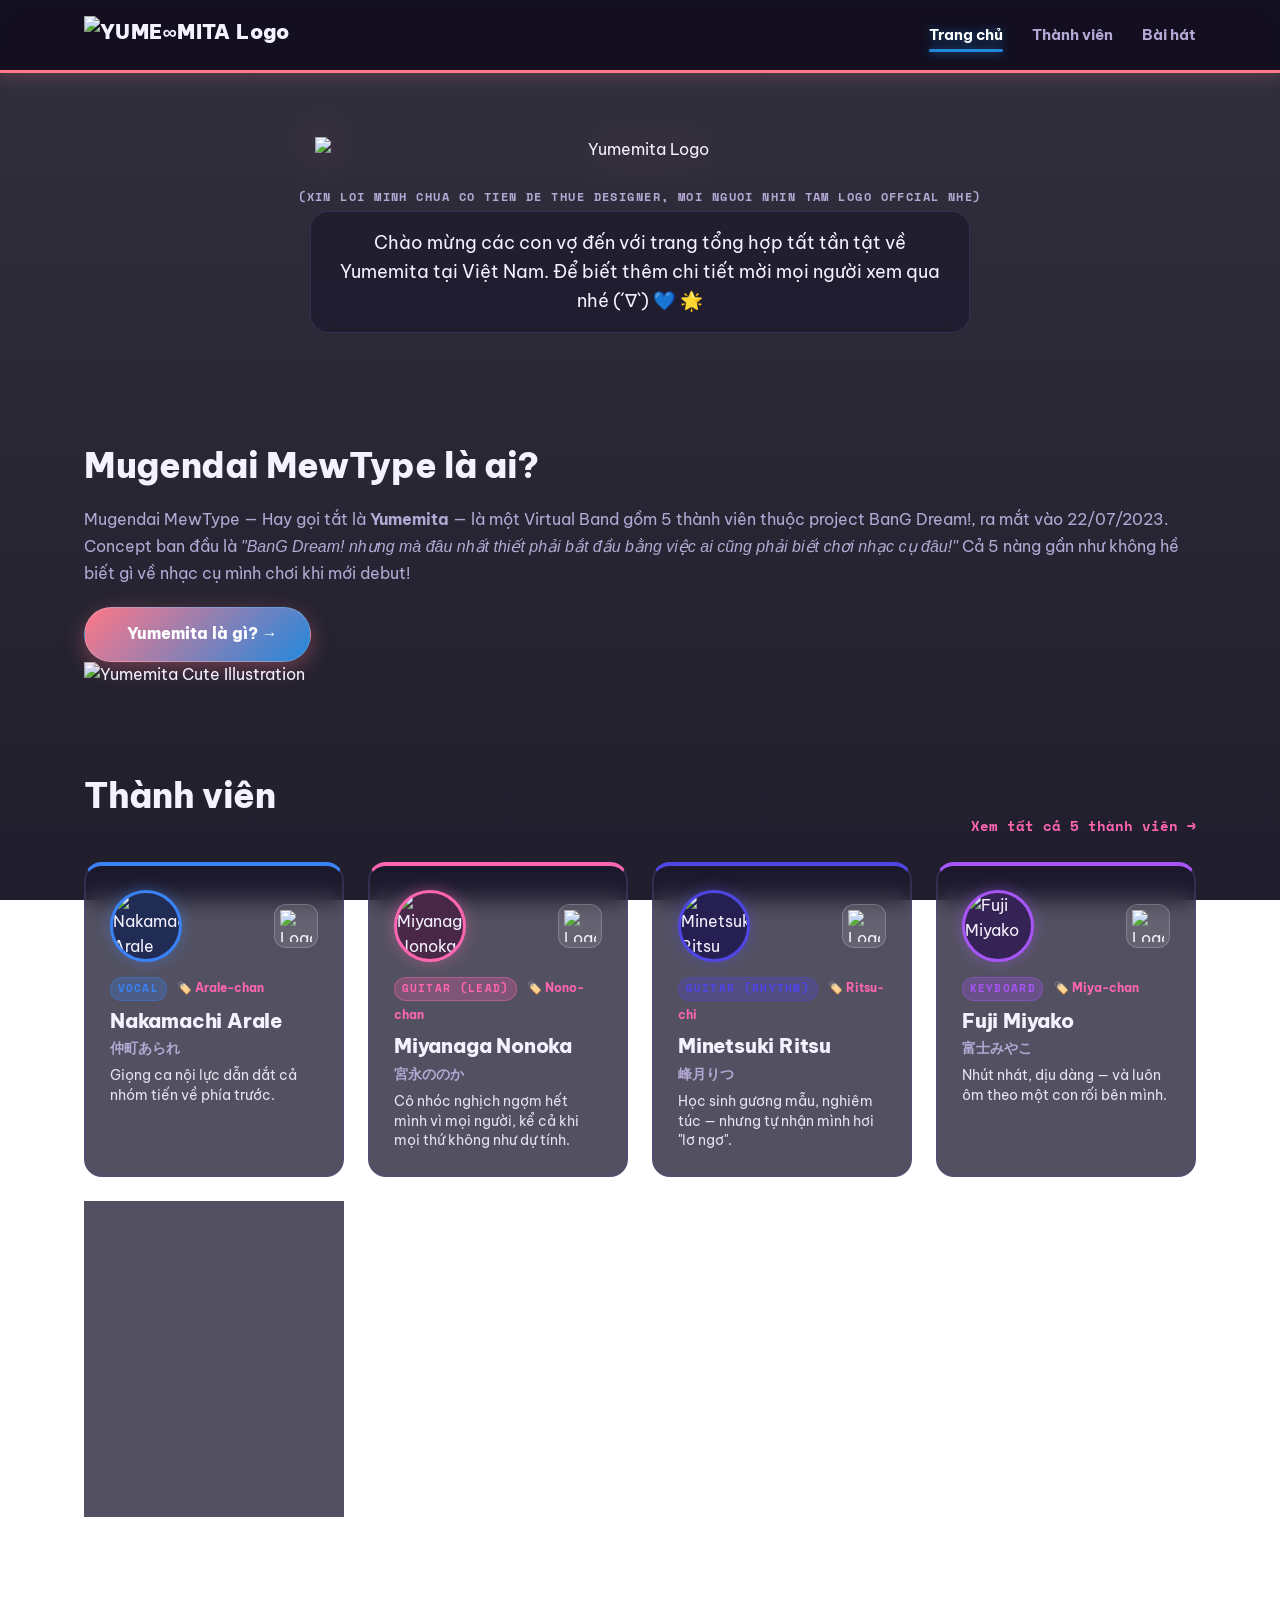
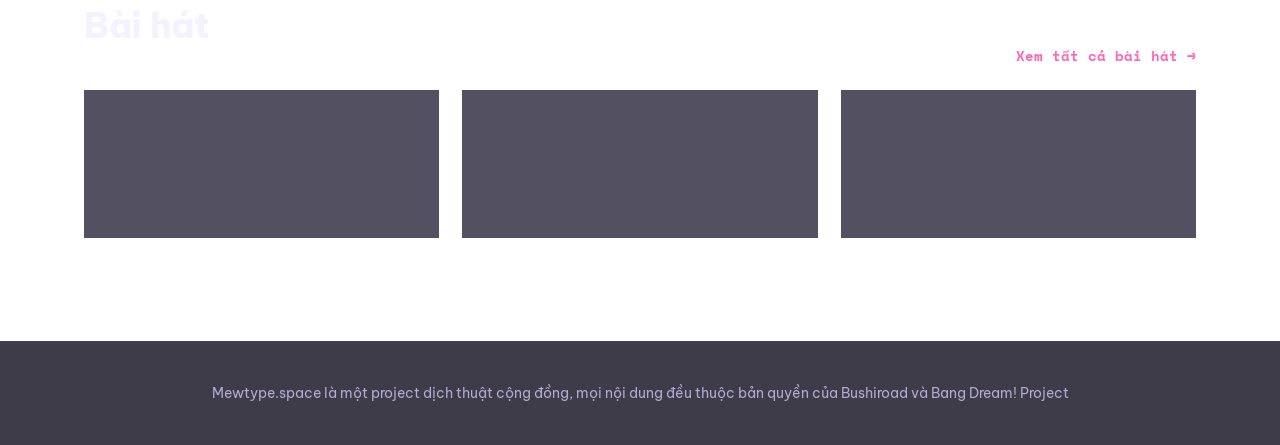
==== commit 6551808a: "Update index.html" ====
--- a/index.html
+++ b/index.html
@@ -47,20 +47,32 @@
 
 <main class="container">
 
+<!-- ================= SECTION GIỚI THIỆU + HÌNH BÉ XINH ================= -->
   <section class="section">
-    <hr class="thread-rule">
-    <h2>Mugendai MewType là ai?</h2>
-    <p class="text-muted" style="max-width:65ch">
-      Mugendai MewType — Hay gọi tắt là <strong>Yumemita</strong> — là một Vitrual Band gồm 5 thành viên
-      thuộc project BanG Dream!, ra mắt vào 22/07/2023. Concept ban đầu là "BanG Dream! nhưng mà đâu nhất thiết phải bắt đầu bằng việc ai cũng phải biết chơi nhạc cụ đâu!"
-      Cả 5 nàng gần như không hề biết gì về nhạc cụ mình chơi khi mới debut!
-    </p>
-    <!-- Nút chuyển sang trang giới thiệu chi tiết (about.html) -->
-      <div style="text-align: center; margin-top: 2rem;">
-        <a href="about.html" class="btn-about-more">
-          <i class="fa-solid fa-sparkles"></i> Yumemita là gì?
-        </a>
+    <div class="intro-card-wrapper">
+      
+      <!-- Cột trái: Nội dung chữ + Nút bấm -->
+      <div class="intro-card-text">
+        <h2 style="margin-bottom: 0.8rem;">Mugendai MewType là ai?</h2>
+        <p class="text-muted" style="line-height: 1.7; margin-bottom: 1.2rem;">
+          Mugendai MewType — Hay gọi tắt là <strong>Yumemita</strong> — là một Virtual Band gồm 5 thành viên thuộc project BanG Dream!, ra mắt vào 22/07/2023. Concept ban đầu là <em>"BanG Dream! nhưng mà đâu nhất thiết phải bắt đầu bằng việc ai cũng phải biết chơi nhạc cụ đâu!"</em> Cả 5 nàng gần như không hề biết gì về nhạc cụ mình chơi khi mới debut!
+        </p>
+        <div>
+          <a href="about.html" class="btn-about-more">
+            <i class="fa-solid fa-sparkles"></i> Yumemita là gì? →
+          </a>
+        </div>
       </div>
+
+      <!-- Cột phải: Hình bé bé xinh xinh -->
+      <div class="intro-card-img-wrap">
+        <!-- Bồ thay link ảnh bé xinh của bồ vào src dưới đây nhé -->
+        <img src="https://anime.bang-dream.com/yumemita/wordpress/wp-content/themes/yumemita_v2/assets/images/img_logo-sub.webp" 
+             alt="Yumemita Cute Illustration" 
+             class="intro-card-img">
+      </div>
+
+    </div>
   </section>
 
   <section class="section">
